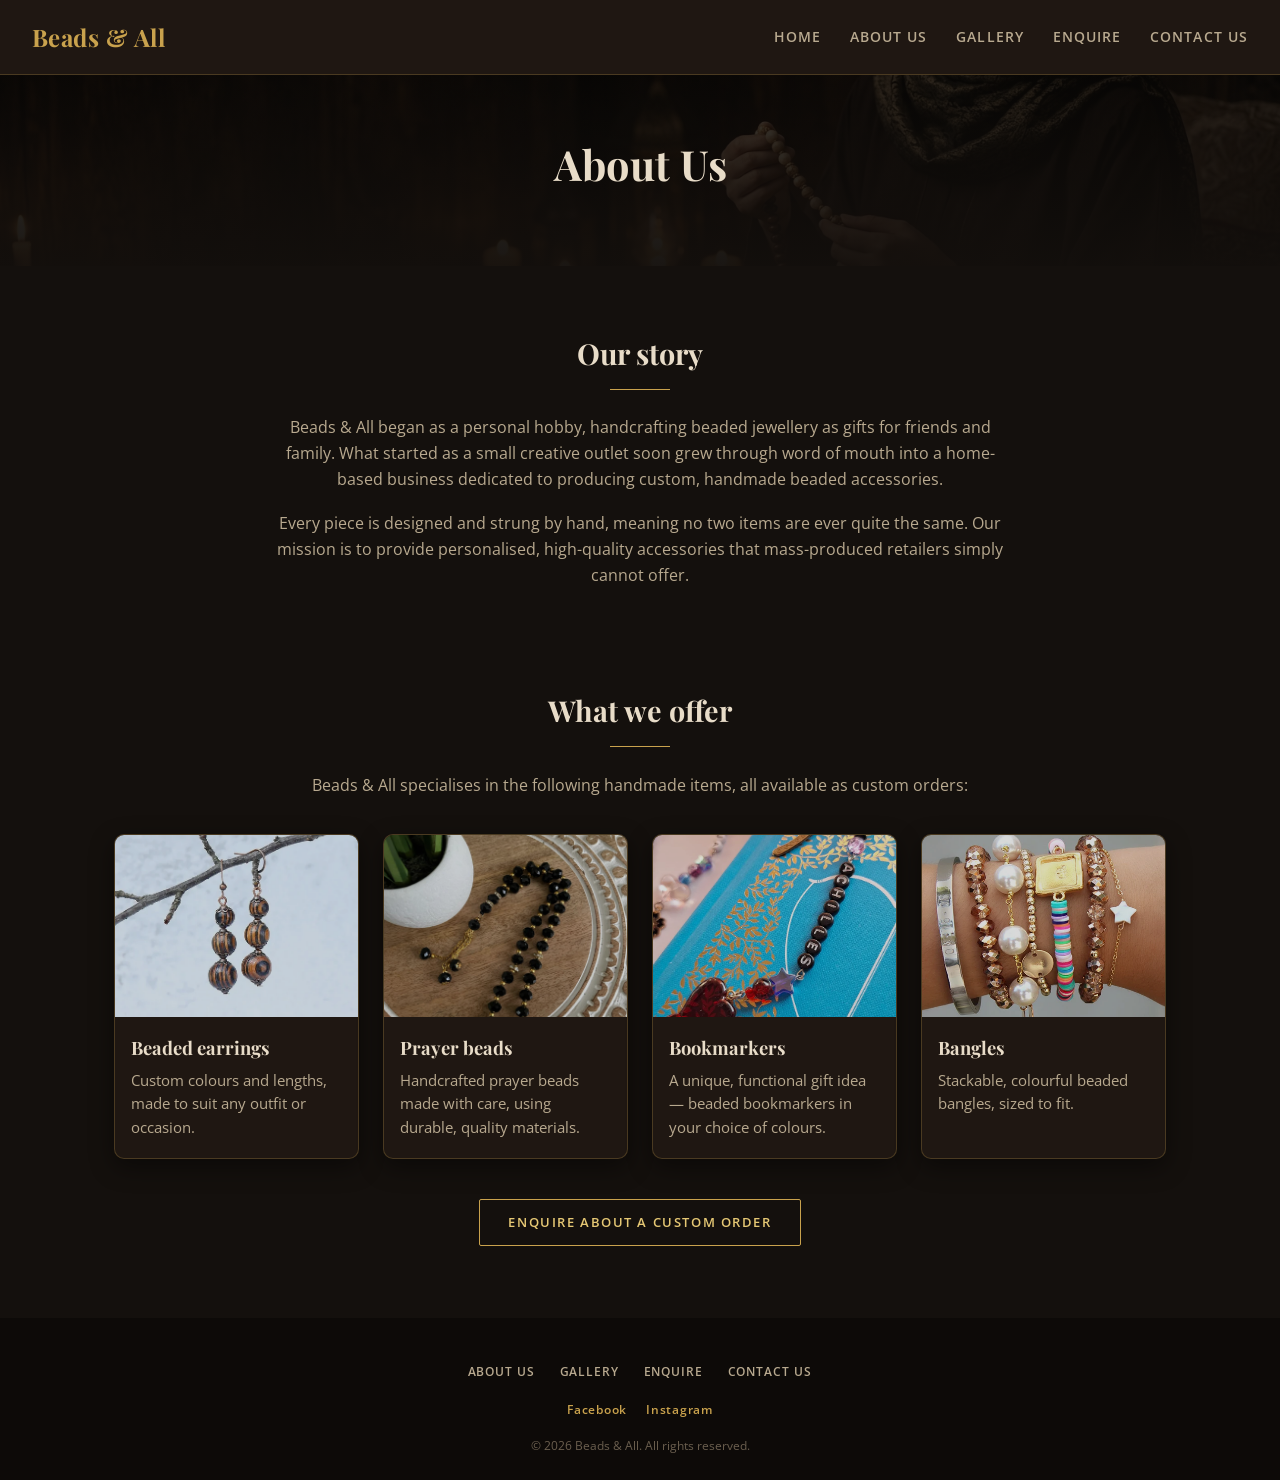
==== about.html @ 16fbb01a "initial commit" ====
<!DOCTYPE html>
<html lang="en">
<head>
    <meta charset="UTF-8">
    <meta name="viewport" content="width=device-width, initial-scale=1.0">
    <title>About Us & Our Services | Beads & All</title>
    <meta name="description" content="Learn about Beads & All's story and explore the range of handmade beaded jewellery we offer.">
    <link rel="stylesheet" href="css/style.css">
</head>
<body>

    <header>
        <div class="logo">
            <a href="index.html">Beads &amp; All</a>
        </div>
        <nav>
            <ul>
                <li><a href="index.html">Home</a></li>
                <li><a href="about.html">About Us</a></li>
                <li><a href="gallery.html">Gallery</a></li>
                <li><a href="enquiry.html">Enquire</a></li>
                <li><a href="contact.html">Contact Us</a></li>
            </ul>
        </nav>
    </header>

    <main>

        <!-- Page intro image + heading -->
        <section class="page-header">
            <img src="images/Gemini_Generated_Image_1e9t941e9t941e9t.jpeg" alt="The maker at a table surrounded by beads and thread">
            <h1>About Us</h1>
        </section>

        <!-- Company history -->
        <section class="company-history">
            <h2>Our story</h2>
            <p>Beads &amp; All began as a personal hobby, handcrafting beaded jewellery as gifts for friends and
                family. What started as a small creative outlet soon grew through word of mouth into a home-based
                business dedicated to producing custom, handmade beaded accessories.</p>
            <p>Every piece is designed and strung by hand, meaning no two items are ever quite the same. Our mission
                is to provide personalised, high-quality accessories that mass-produced retailers simply cannot
                offer.</p>
        </section>

        <!-- Services section: merged in here instead of a separate page -->
        <section class="services">
            <h2>What we offer</h2>
            <p>Beads &amp; All specialises in the following handmade items, all available as custom orders:</p>
            <div class="services-grid">
                <article>
                    <img src="images/25-P179.webp" alt="Pair of handmade beaded earrings">
                    <h3>Beaded earrings</h3>
                    <p>Custom colours and lengths, made to suit any outfit or occasion.</p>
                </article>
                <article>
                    <img src="images/black and gold prayer beads.png" alt="Handmade prayer beads">
                    <h3>Prayer beads</h3>
                    <p>Handcrafted prayer beads made with care, using durable, quality materials.</p>
                </article>
                <article>
                    <img src="images/beaded bookmarker.webp" alt="Beaded bookmarker">
                    <h3>Bookmarkers</h3>
                    <p>A unique, functional gift idea — beaded bookmarkers in your choice of colours.</p>
                </article>
                <article>
                    <img src="images/beaded bangles stacked.webp" alt="Stack of beaded bangles">
                    <h3>Bangles</h3>
                    <p>Stackable, colourful beaded bangles, sized to fit.</p>
                </article>
            </div>
            <a href="enquiry.html" class="btn">Enquire about a custom order</a>
        </section>

    </main>

    <footer>
        <nav class="footer-nav">
            <ul>
                <li><a href="about.html">About Us</a></li>
                <li><a href="gallery.html">Gallery</a></li>
                <li><a href="enquiry.html">Enquire</a></li>
                <li><a href="contact.html">Contact Us</a></li>
            </ul>
        </nav>
        <div class="social-links">
            <a href="#">Facebook</a>
            <a href="#">Instagram</a>
        </div>
        <p>&copy; 2026 Beads &amp; All. All rights reserved.</p>
    </footer>

</body>
</html>
---- css/style.css ----
/* ============================================
   style.css — Beads & All
   Theme: dark, moody, luxury
   Palette: deep espresso brown, beige, gold
   Headings: Playfair Display (serif)
   Body: Open Sans (sans-serif)
   ============================================ */

@import url('https://fonts.googleapis.com/css2?family=Playfair+Display:wght@600;700&family=Open+Sans:wght@400;600&display=swap');

:root{
    --bg:           #14100d;   /* near-black espresso */
    --bg-alt:       #1f1712;   /* card / section background */
    --bg-alt-2:     #291f18;   /* slightly lighter panel */
    --line:         rgba(201, 162, 77, 0.25);   /* thin gold hairline */

    --gold:         #c9a24d;
    --gold-bright:  #e6c874;
    --beige:        #e8dcc8;
    --beige-soft:   #b8a98f;

    --radius:       10px;
    --shadow:       0 8px 24px rgba(0, 0, 0, 0.45);
}

*{
    box-sizing: border-box;
}

body{
    margin: 0;
    background: var(--bg);
    color: var(--beige);
    font-family: 'Open Sans', Arial, sans-serif;
    line-height: 1.6;
}

h1, h2, h3{
    font-family: 'Playfair Display', Georgia, serif;
    color: var(--beige);
    margin: 0 0 .5em 0;
}

a{
    color: var(--gold);
    text-decoration: none;
}

img{
    max-width: 100%;
    height: auto;
    display: block;
}

/* ===== Header ===== */
header{
    background: var(--bg-alt);
    display: flex;
    align-items: center;
    justify-content: space-between;
    padding: 1.1rem 2rem;
    border-bottom: 1px solid var(--line);
    position: sticky;
    top: 0;
    z-index: 10;
}

.logo a{
    font-family: 'Playfair Display', serif;
    font-size: 1.5rem;
    font-weight: 700;
    color: var(--gold);
    letter-spacing: .02em;
}

header nav ul{
    list-style: none;
    display: flex;
    gap: 1.8rem;
    margin: 0;
    padding: 0;
}

header nav a{
    color: var(--beige-soft);
    font-weight: 600;
    font-size: .85rem;
    letter-spacing: .08em;
    text-transform: uppercase;
    transition: color .2s ease;
}

header nav a:hover,
header nav a:focus{
    color: var(--gold-bright);
}

/* ===== Hero ===== */
.hero{
    position: relative;
    display: grid;
    place-items: center;
    text-align: center;
    min-height: 62vh;
    padding: 3rem 1.5rem;
    overflow: hidden;
}

.hero img{
    position: absolute;
    inset: 0;
    width: 100%;
    height: 100%;
    object-fit: cover;
    filter: brightness(0.35) sepia(0.15);
}

.hero::after{
    content: "";
    position: absolute;
    inset: 0;
    background: linear-gradient(180deg, rgba(20,16,13,0.25) 0%, rgba(20,16,13,0.85) 100%);
}

.hero-text{
    position: relative;
    z-index: 1;
    color: var(--beige);
    max-width: 640px;
}

.hero-text h1{
    color: var(--beige);
    font-size: clamp(1.9rem, 4vw, 3.1rem);
    margin-bottom: .6rem;
}

.hero-text p{
    font-size: 1.1rem;
    margin-bottom: 1.8rem;
    color: var(--beige-soft);
}

/* ===== Buttons — outlined gold, fills on hover (luxury feel) ===== */
.btn{
    display: inline-block;
    background: transparent;
    color: var(--gold-bright);
    border: 1px solid var(--gold);
    padding: .75rem 1.8rem;
    border-radius: 2px;
    font-weight: 600;
    font-size: .82rem;
    letter-spacing: .12em;
    text-transform: uppercase;
    transition: background .25s ease, color .25s ease, transform .15s ease;
}

.btn:hover,
.btn:focus{
    background: var(--gold);
    color: var(--bg);
    transform: translateY(-1px);
}

.btn:active{
    transform: translateY(0);
}

/* ===== Featured work ===== */
.featured-work{
    max-width: 1100px;
    margin: 0 auto;
    padding: 4.5rem 1.5rem 3rem 1.5rem;
    text-align: center;
}

.featured-work h2{
    font-size: 1.9rem;
    margin-bottom: 2.2rem;
    position: relative;
}

.featured-work h2::after{
    content: "";
    display: block;
    width: 60px;
    height: 1px;
    background: var(--gold);
    margin: .8rem auto 0 auto;
}

.work-grid{
    display: grid;
    grid-template-columns: repeat(auto-fit, minmax(220px, 1fr));
    gap: 1.5rem;
}

.work-grid figure{
    margin: 0;
    background: var(--bg-alt);
    border: 1px solid var(--line);
    border-radius: var(--radius);
    overflow: hidden;
    box-shadow: var(--shadow);
    transition: transform .25s ease, border-color .25s ease;
}

.work-grid figure:hover{
    transform: translateY(-4px);
    border-color: var(--gold);
}

.work-grid img{
    aspect-ratio: 4 / 3;
    object-fit: cover;
    filter: brightness(0.85);
}

.work-grid figcaption{
    padding: .9rem;
    font-weight: 600;
    letter-spacing: .04em;
    color: var(--beige-soft);
}

/* ===== About snippet ===== */
.about-snippet{
    background: var(--bg-alt);
    text-align: center;
    padding: 3.5rem 1.5rem;
    margin: 2rem auto 0 auto;
    max-width: 700px;
    border: 1px solid var(--line);
    border-radius: var(--radius);
}

.about-snippet h2{
    font-size: 1.7rem;
}

.about-snippet p{
    color: var(--beige-soft);
}

.about-snippet a{
    font-weight: 600;
    letter-spacing: .04em;
    color: var(--gold-bright);
}

/* ===== Call to action ===== */
.cta{
    text-align: center;
    padding: 4.5rem 1.5rem;
    background: var(--bg-alt-2);
    border-top: 1px solid var(--line);
    border-bottom: 1px solid var(--line);
    margin-top: 3rem;
}

.cta h2{
    color: var(--gold-bright);
    font-size: 1.9rem;
}

.cta p{
    margin-bottom: 1.8rem;
    color: var(--beige-soft);
}

/* ===== Footer ===== */
footer{
    background: #0d0a08;
    color: var(--beige-soft);
    padding: 2.5rem 2rem 1.5rem 2rem;
    text-align: center;
}

.footer-nav ul{
    list-style: none;
    display: flex;
    justify-content: center;
    flex-wrap: wrap;
    gap: 1.5rem;
    margin: 0 0 1rem 0;
    padding: 0;
}

.footer-nav a{
    color: var(--beige-soft);
    font-weight: 600;
    font-size: .78rem;
    letter-spacing: .08em;
    text-transform: uppercase;
}

.footer-nav a:hover,
.footer-nav a:focus{
    color: var(--gold-bright);
}

.social-links{
    display: flex;
    justify-content: center;
    gap: 1.2rem;
    margin-bottom: 1rem;
}

.social-links a{
    color: var(--gold);
    font-weight: 600;
    font-size: .78rem;
    letter-spacing: .06em;
}

.social-links a:hover,
.social-links a:focus{
    color: var(--gold-bright);
}

footer p{
    font-size: .78rem;
    color: #6b5f4f;
    margin: 0;
}

/* ===== Page header (used on About, Gallery, Enquiry, Contact) ===== */
.page-header{
    position: relative;
    text-align: center;
    padding: 3.5rem 1.5rem 3rem 1.5rem;
    overflow: hidden;
}

.page-header img{
    position: absolute;
    inset: 0;
    width: 100%;
    height: 100%;
    object-fit: cover;
    filter: brightness(0.3) sepia(0.15);
    z-index: -2;
}

.page-header::after{
    content: "";
    position: absolute;
    inset: 0;
    background: linear-gradient(180deg, rgba(20,16,13,0.35) 0%, rgba(20,16,13,0.9) 100%);
    z-index: -1;
}

.page-header h1{
    color: var(--beige);
    font-size: clamp(1.8rem, 3.5vw, 2.6rem);
    position: relative;
}

.page-header p{
    color: var(--beige-soft);
    position: relative;
    max-width: 500px;
    margin: 0 auto;
}

/* ===== Company history (About Us) ===== */
.company-history{
    max-width: 800px;
    margin: 0 auto;
    padding: 4rem 1.5rem;
    text-align: center;
}

.company-history h2{
    font-size: 1.8rem;
    position: relative;
}

.company-history h2::after{
    content: "";
    display: block;
    width: 60px;
    height: 1px;
    background: var(--gold);
    margin: .8rem auto 1.6rem auto;
}

.company-history p{
    color: var(--beige-soft);
    margin-bottom: 1.2rem;
}

/* ===== Services (merged into About Us page) ===== */
.services{
    max-width: 1100px;
    margin: 0 auto;
    padding: 1rem 1.5rem 4.5rem 1.5rem;
    text-align: center;
}

.services h2{
    font-size: 1.8rem;
    position: relative;
}

.services h2::after{
    content: "";
    display: block;
    width: 60px;
    height: 1px;
    background: var(--gold);
    margin: .8rem auto 1.6rem auto;
}

.services > p{
    color: var(--beige-soft);
    margin-bottom: 2.2rem;
}

.services-grid{
    display: grid;
    grid-template-columns: repeat(auto-fit, minmax(220px, 1fr));
    gap: 1.5rem;
    margin-bottom: 2.5rem;
}

.services-grid article{
    background: var(--bg-alt);
    border: 1px solid var(--line);
    border-radius: var(--radius);
    overflow: hidden;
    text-align: left;
    box-shadow: var(--shadow);
    transition: transform .25s ease, border-color .25s ease;
}

.services-grid article:hover,
.services-grid article:focus-within{
    transform: translateY(-4px);
    border-color: var(--gold);
}

.services-grid img{
    aspect-ratio: 4 / 3;
    object-fit: cover;
    filter: brightness(0.85);
}

.services-grid h3{
    font-size: 1.15rem;
    padding: 1rem 1rem 0 1rem;
    margin-bottom: .4rem;
}

.services-grid p{
    padding: 0 1rem 1.2rem 1rem;
    color: var(--beige-soft);
    font-size: .92rem;
    margin: 0;
}

/* ===== Gallery grid ===== */
.gallery-grid{
    max-width: 1100px;
    margin: 0 auto;
    padding: 3rem 1.5rem 4.5rem 1.5rem;
    display: grid;
    grid-template-columns: repeat(4, 1fr);
    gap: 1.2rem;
}

.gallery-grid figure{
    margin: 0;
    border: 1px solid var(--line);
    border-radius: var(--radius);
    overflow: hidden;
    background: var(--bg-alt);
    box-shadow: var(--shadow);
    transition: transform .25s ease, border-color .25s ease;
}

.gallery-grid figure:hover,
.gallery-grid figure:focus-within{
    transform: translateY(-4px) scale(1.02);
    border-color: var(--gold);
}

.gallery-grid img{
    aspect-ratio: 1 / 1;
    object-fit: cover;
    filter: brightness(0.85);
    transition: filter .25s ease;
}

.gallery-grid figure:hover img,
.gallery-grid figure:focus-within img{
    filter: brightness(1);
}

/* ===== Enquiry / Contact forms ===== */
.enquiry-form,
.contact-form{
    max-width: 640px;
    margin: 0 auto;
    padding: 1rem 1.5rem 4.5rem 1.5rem;
}

.contact-form h2{
    text-align: center;
    font-size: 1.7rem;
    position: relative;
    margin-bottom: 1.8rem;
}

.contact-form h2::after{
    content: "";
    display: block;
    width: 60px;
    height: 1px;
    background: var(--gold);
    margin: .8rem auto 0 auto;
}

.form-group{
    margin-bottom: 1.4rem;
}

.form-group label{
    display: block;
    margin-bottom: .4rem;
    font-weight: 600;
    font-size: .85rem;
    letter-spacing: .04em;
    text-transform: uppercase;
    color: var(--beige-soft);
}

.form-group input,
.form-group select,
.form-group textarea{
    width: 100%;
    background: var(--bg-alt);
    border: 1px solid var(--line);
    border-radius: 4px;
    padding: .75rem .9rem;
    font-family: 'Open Sans', Arial, sans-serif;
    font-size: .95rem;
    color: var(--beige);
    transition: border-color .2s ease, background .2s ease;
}

.form-group textarea{
    resize: vertical;
    min-height: 130px;
}

.form-group input::placeholder,
.form-group textarea::placeholder{
    color: var(--beige-soft);
    opacity: .6;
}

.form-group input:hover,
.form-group select:hover,
.form-group textarea:hover{
    border-color: var(--beige-soft);
}

.form-group input:focus,
.form-group select:focus,
.form-group textarea:focus{
    outline: none;
    border-color: var(--gold);
    background: var(--bg-alt-2);
}

.form-group select{
    appearance: none;
    background-image: linear-gradient(45deg, transparent 50%, var(--gold) 50%),
                       linear-gradient(135deg, var(--gold) 50%, transparent 50%);
    background-position: calc(100% - 20px) center, calc(100% - 15px) center;
    background-size: 5px 5px, 5px 5px;
    background-repeat: no-repeat;
}

.enquiry-form button[type="submit"],
.contact-form button[type="submit"]{
    display: block;
    width: 100%;
    background: transparent;
    color: var(--gold-bright);
    border: 1px solid var(--gold);
    padding: .85rem 1.8rem;
    border-radius: 2px;
    font-weight: 600;
    font-size: .85rem;
    letter-spacing: .12em;
    text-transform: uppercase;
    cursor: pointer;
    transition: background .25s ease, color .25s ease, transform .15s ease;
}

.enquiry-form button[type="submit"]:hover,
.enquiry-form button[type="submit"]:focus,
.contact-form button[type="submit"]:hover,
.contact-form button[type="submit"]:focus{
    background: var(--gold);
    color: var(--bg);
    transform: translateY(-1px);
}

.enquiry-form button[type="submit"]:active,
.contact-form button[type="submit"]:active{
    transform: translateY(0);
}

/* ===== Contact page: map + contact details ===== */
.contact-info{
    max-width: 1100px;
    margin: 0 auto;
    padding: 3.5rem 1.5rem 2rem 1.5rem;
    display: grid;
    grid-template-columns: 1.3fr 1fr;
    gap: 1.8rem;
    align-items: stretch;
}

.map{
    border: 1px solid var(--line);
    border-radius: var(--radius);
    overflow: hidden;
    box-shadow: var(--shadow);
}

.map iframe{
    width: 100%;
    height: 100%;
    min-height: 320px;
    border: 0;
    filter: grayscale(0.4) invert(0.92) contrast(0.9);
}

.contact-details{
    background: var(--bg-alt);
    border: 1px solid var(--line);
    border-radius: var(--radius);
    padding: 2rem 1.8rem;
}

.contact-details h2{
    font-size: 1.4rem;
    margin-bottom: 1.2rem;
    position: relative;
}

.contact-details h2::after{
    content: "";
    display: block;
    width: 44px;
    height: 1px;
    background: var(--gold);
    margin-top: .8rem;
}

.contact-details p{
    color: var(--beige-soft);
    margin: 0 0 .9rem 0;
    font-size: .95rem;
}

.contact-details p strong{
    color: var(--gold);
    font-weight: 600;
    display: inline-block;
    min-width: 90px;
}

/* ============================================
   Responsive Design
   Breakpoints: tablet ≤ 900px, mobile ≤ 600px
   ============================================ */

/* ----- Tablet ----- */
@media (max-width: 900px){
    .featured-work,
    .about-snippet,
    .company-history,
    .services{
        padding-left: 1.2rem;
        padding-right: 1.2rem;
    }

    .work-grid,
    .services-grid{
        grid-template-columns: repeat(auto-fit, minmax(45%, 1fr));
    }

    .gallery-grid{
        grid-template-columns: repeat(3, 1fr);
    }

    .contact-info{
        grid-template-columns: 1fr;
    }
}

/* ----- Mobile ----- */
@media (max-width: 600px){
    header{
        flex-direction: column;
        gap: .8rem;
        padding: 1rem;
    }

    header nav ul{
        gap: 1rem;
        flex-wrap: wrap;
        justify-content: center;
    }

    .hero{
        min-height: 52vh;
        padding: 2rem 1rem;
    }

    .hero-text h1{
        font-size: 1.6rem;
    }

    .hero-text p{
        font-size: 1rem;
    }

    .work-grid,
    .services-grid{
        grid-template-columns: 1fr;
    }

    .about-snippet,
    .cta{
        padding: 2.5rem 1.2rem;
    }

    .page-header{
        padding: 2.5rem 1rem 2rem 1rem;
    }

    .company-history,
    .services{
        padding-top: 2.5rem;
        padding-bottom: 2.5rem;
    }

    .gallery-grid{
        grid-template-columns: repeat(2, 1fr);
        gap: .8rem;
        padding: 2rem 1rem 3rem 1rem;
    }

    .enquiry-form,
    .contact-form{
        padding: 1rem 1rem 3rem 1rem;
    }

    .contact-info{
        padding: 2rem 1rem 1rem 1rem;
        gap: 1.2rem;
    }

    .contact-details{
        padding: 1.5rem 1.2rem;
    }

    .map iframe{
        min-height: 220px;
    }

    .btn{
        width: 100%;
        text-align: center;
    }
}
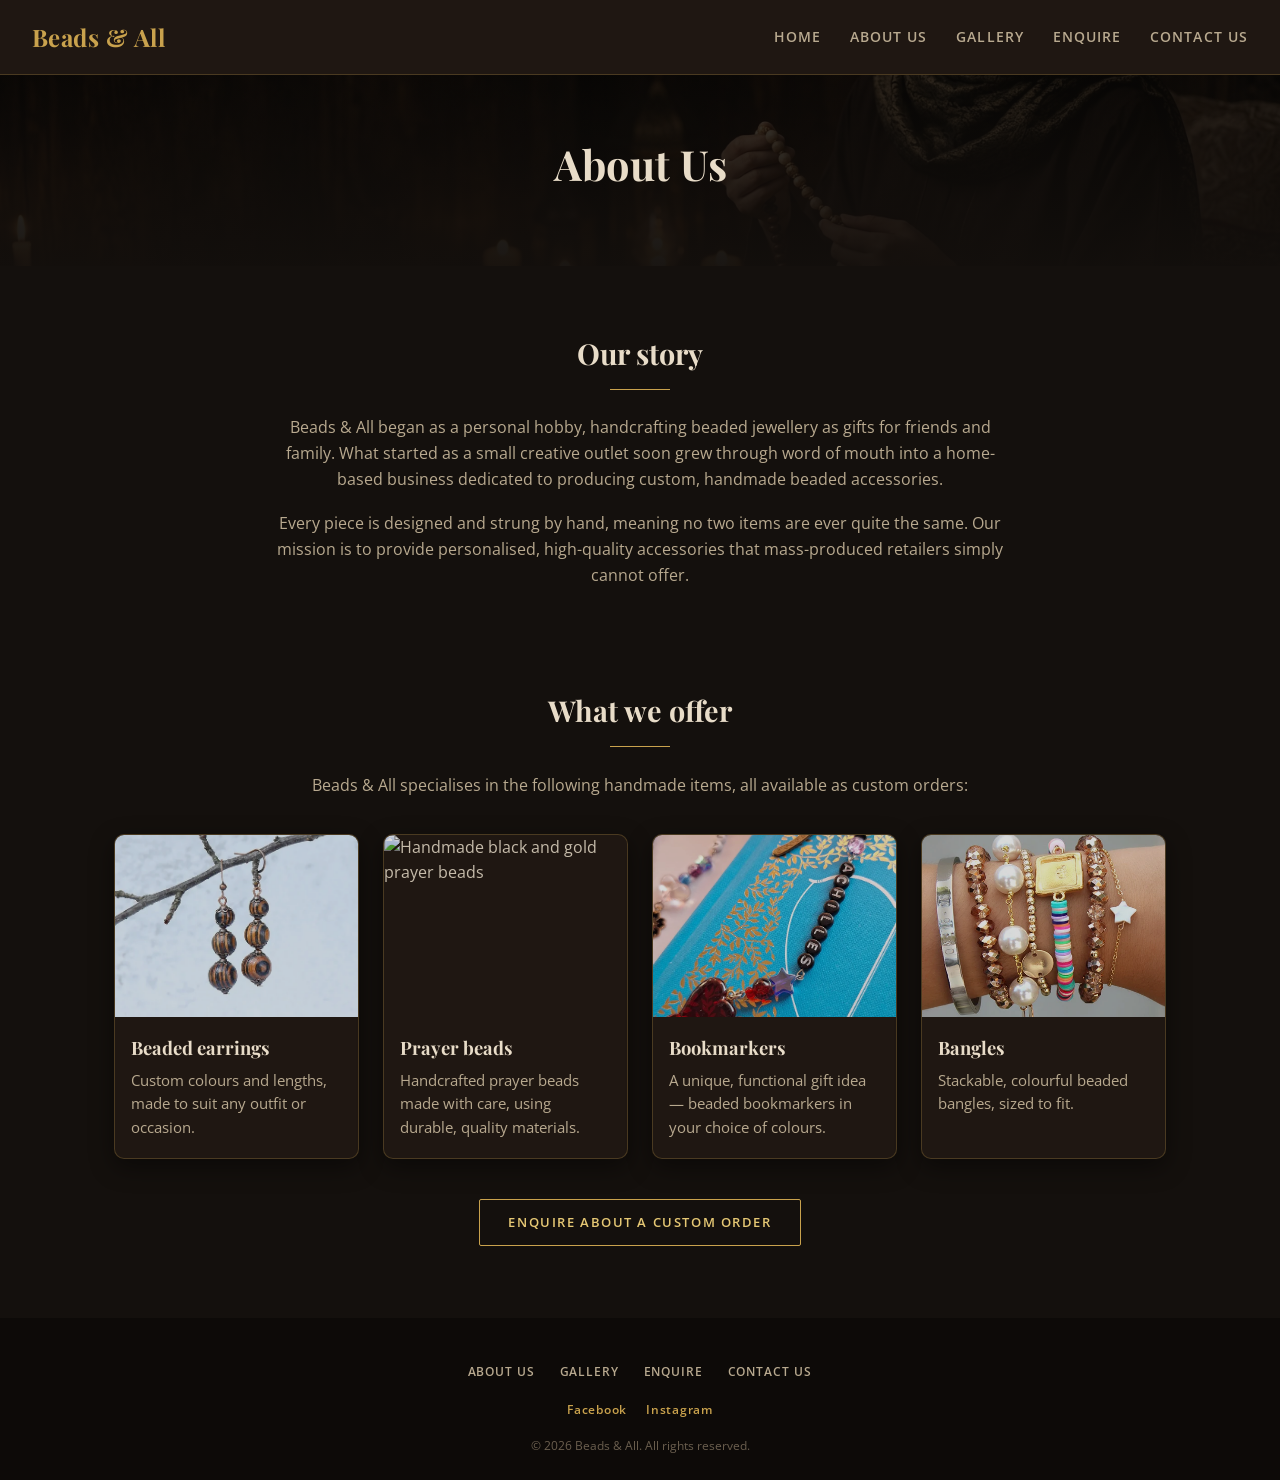
==== commit 763e2036: "Updated about page SEO, renamed images and added lazy loading." ====
--- a/about.html
+++ b/about.html
@@ -3,8 +3,9 @@
 <head>
     <meta charset="UTF-8">
     <meta name="viewport" content="width=device-width, initial-scale=1.0">
-    <title>About Us & Our Services | Beads & All</title>
-    <meta name="description" content="Learn about Beads & All's story and explore the range of handmade beaded jewellery we offer.">
+    <title>Custom Beaded Earrings, Prayer Beads &amp; Bangles | Beads &amp; All</title>
+    <meta name="description" content="Meet Beads &amp; All and discover our handmade beaded earrings, prayer beads, bookmarkers and bangles — custom made in Strand, Western Cape.">
+    <link rel="canonical" href="https://www.beadsandall.co.za/about.html">
     <link rel="stylesheet" href="css/style.css">
 </head>
 <body>
@@ -28,7 +29,7 @@
 
         <!-- Page intro image + heading -->
         <section class="page-header">
-            <img src="images/Gemini_Generated_Image_1e9t941e9t941e9t.jpeg" alt="The maker at a table surrounded by beads and thread">
+            <img src="images/woman-with-prayer-beads-hero.jpeg" alt="The maker at a table surrounded by beads and thread">
             <h1>About Us</h1>
         </section>
 
@@ -49,22 +50,22 @@
             <p>Beads &amp; All specialises in the following handmade items, all available as custom orders:</p>
             <div class="services-grid">
                 <article>
-                    <img src="images/25-P179.webp" alt="Pair of handmade beaded earrings">
+                    <img src="images/beaded-earrings.webp" loading="lazy" alt="Pair of handmade beaded earrings">
                     <h3>Beaded earrings</h3>
                     <p>Custom colours and lengths, made to suit any outfit or occasion.</p>
                 </article>
                 <article>
-                    <img src="images/black and gold prayer beads.png" alt="Handmade prayer beads">
+                    <img src="images/black-gold-prayer-beads.png" loading="lazy" alt="Handmade black and gold prayer beads">
                     <h3>Prayer beads</h3>
                     <p>Handcrafted prayer beads made with care, using durable, quality materials.</p>
                 </article>
                 <article>
-                    <img src="images/beaded bookmarker.webp" alt="Beaded bookmarker">
+                    <img src="images/beaded-bookmarker.webp" loading="lazy" alt="Handmade beaded bookmarker">
                     <h3>Bookmarkers</h3>
                     <p>A unique, functional gift idea — beaded bookmarkers in your choice of colours.</p>
                 </article>
                 <article>
-                    <img src="images/beaded bangles stacked.webp" alt="Stack of beaded bangles">
+                    <img src="images/beaded-bangles-stacked.webp" loading="lazy" alt="Stack of handmade beaded bangles">
                     <h3>Bangles</h3>
                     <p>Stackable, colourful beaded bangles, sized to fit.</p>
                 </article>
@@ -90,5 +91,6 @@
         <p>&copy; 2026 Beads &amp; All. All rights reserved.</p>
     </footer>
 
+    <script src="js/main.js" defer></script>
 </body>
-</html>
+</html>
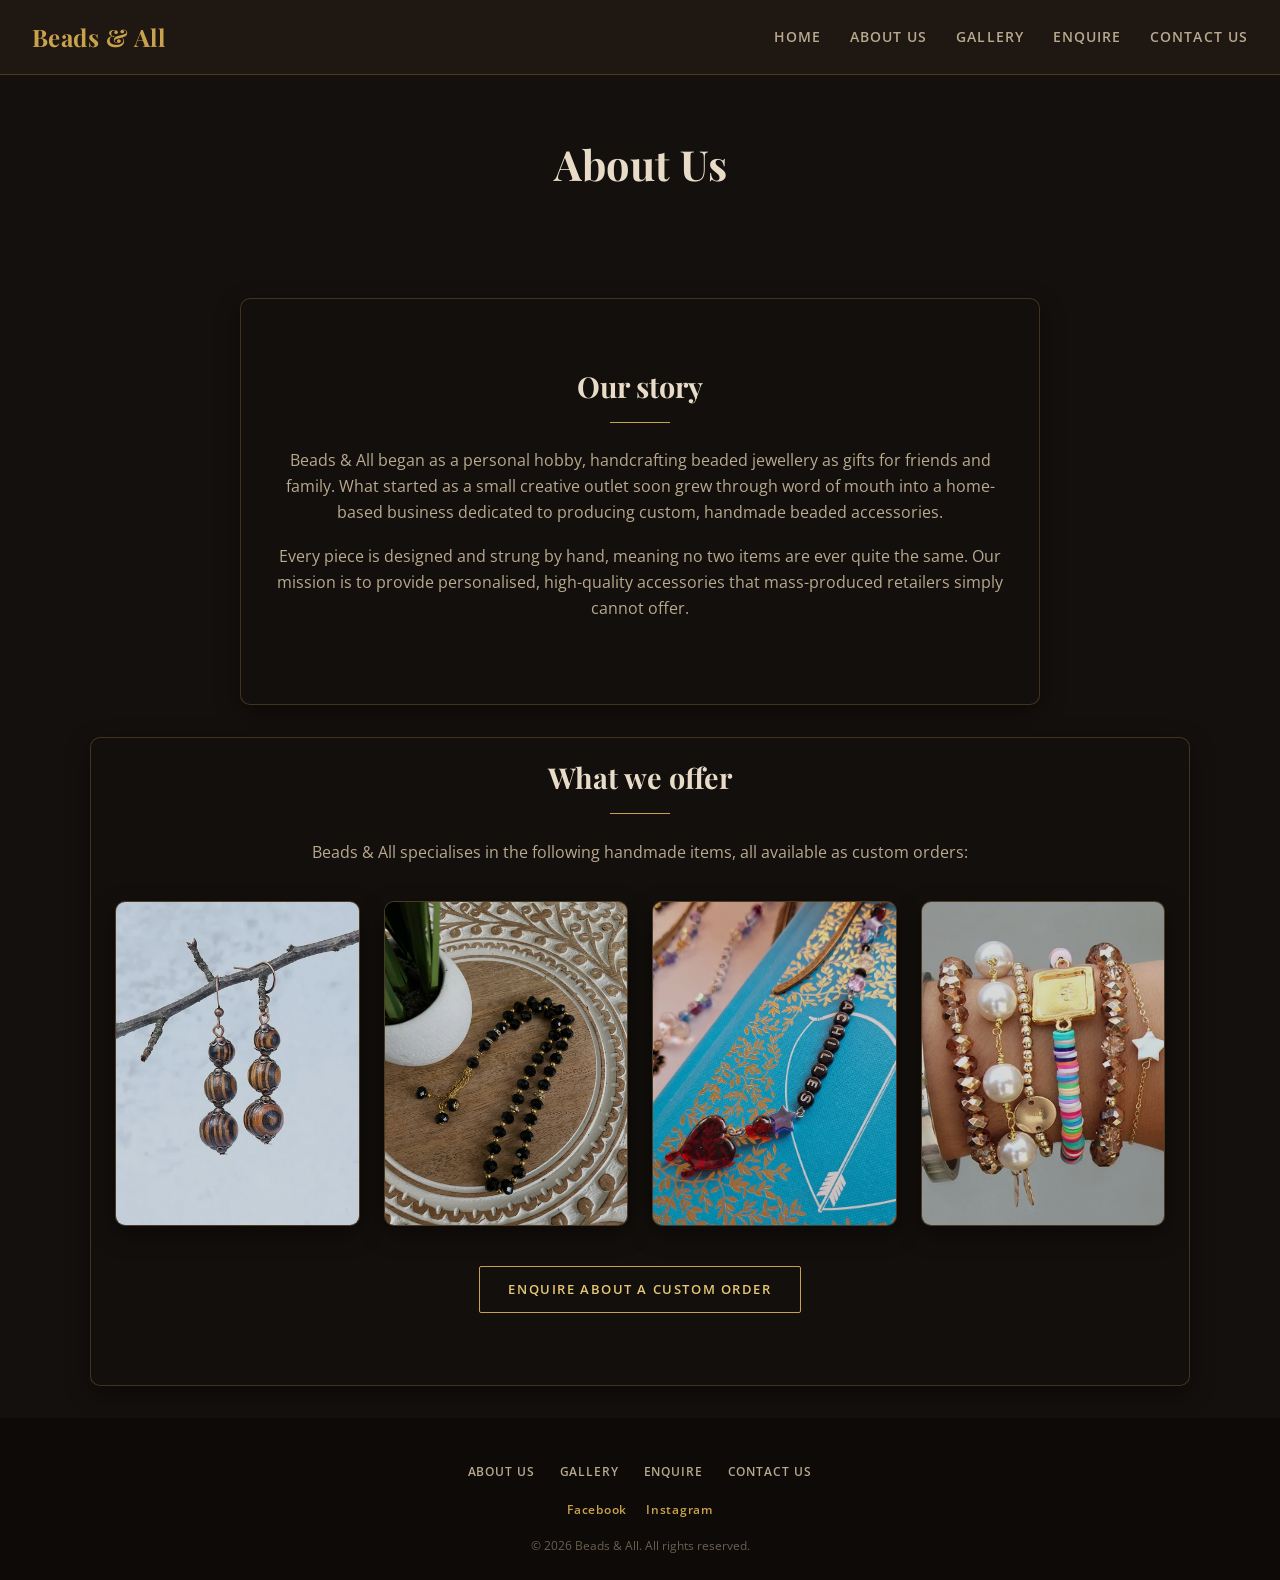
==== commit 8499cbda: "Made hero image the entire background to bring more unity to the pages" ====
--- a/about.html
+++ b/about.html
@@ -5,10 +5,10 @@
     <meta name="viewport" content="width=device-width, initial-scale=1.0">
     <title>Custom Beaded Earrings, Prayer Beads &amp; Bangles | Beads &amp; All</title>
     <meta name="description" content="Meet Beads &amp; All and discover our handmade beaded earrings, prayer beads, bookmarkers and bangles — custom made in Strand, Western Cape.">
-    <link rel="canonical" href="https://www.beadsandall.co.za/about.html">
+    <link rel="canonical" href="https://shamr0ck3rdotcom.github.io/beads_and_all_website/about.html">
     <link rel="stylesheet" href="css/style.css">
 </head>
-<body>
+<body class="bg-page">
 
     <header>
         <div class="logo">
@@ -29,7 +29,7 @@
 
         <!-- Page intro image + heading -->
         <section class="page-header">
-            <img src="images/woman-with-prayer-beads-hero.jpeg" alt="The maker at a table surrounded by beads and thread">
+            <img src="images/creating-a-string-of-pearls-for-a-stopwatch.jpeg" alt="A woman sitting with handmade string for a stopwatch, creating a beaded accessory">
             <h1>About Us</h1>
         </section>
 
--- a/css/style.css
+++ b/css/style.css
@@ -48,7 +48,7 @@
 
 img{
     max-width: 100%;
-    height: auto;
+    height: 100%;
     display: block;
 }
 
@@ -63,6 +63,7 @@
     position: sticky;
     top: 0;
     z-index: 10;
+    transition: background .3s ease, border-color .3s ease;
 }
 
 .logo a{
@@ -141,7 +142,7 @@
     color: var(--beige-soft);
 }
 
-/* ===== Buttons — outlined gold, fills on hover (luxury feel) ===== */
+/* ===== Buttons — outlined gold, fills on hover ===== */
 .btn{
     display: inline-block;
     background: transparent;
@@ -633,14 +634,6 @@
     box-shadow: var(--shadow);
 }
 
-.map iframe{
-    width: 100%;
-    height: 100%;
-    min-height: 320px;
-    border: 0;
-    filter: grayscale(0.4) invert(0.92) contrast(0.9);
-}
-
 .contact-details{
     background: var(--bg-alt);
     border: 1px solid var(--line);
@@ -772,12 +765,347 @@
         padding: 1.5rem 1.2rem;
     }
 
-    .map iframe{
-        min-height: 220px;
-    }
-
     .btn{
         width: 100%;
         text-align: center;
     }
-}
+    
+}
+
+.error-message {
+    display: block;
+    color: #e57373;
+    font-size: 0.85rem;
+    margin-top: 0.3rem;
+    min-height: 1em;
+}
+
+.form-group input.invalid,
+.form-group select.invalid,
+.form-group textarea.invalid {
+    border-color: #e57373;
+}
+
+.enquiry-response {
+    margin-top: 2rem;
+    padding: 1.5rem;
+    border: 1px solid var(--gold);
+    border-radius: 6px;
+    background: var(--bg-alt-2);
+    color: var(--beige);
+}
+
+.enquiry-response:empty {
+    display: none;
+}
+
+#map {
+    width: 100%;
+    height: 350px;
+    border-radius: 6px;
+}
+
+.gallery-img { cursor: pointer; }
+
+.lightbox {
+    display: none;
+    position: fixed;
+    inset: 0;
+    z-index: 1000;
+    background: rgba(10, 7, 5, 0.94);
+    align-items: center;
+    justify-content: center;
+    flex-direction: column;
+    padding: 1.5rem;
+}
+
+.lightbox.active { display: flex; }
+
+.lightbox img {
+    max-width: 90vw;
+    max-height: 75vh;
+    border: 1px solid var(--gold);
+    border-radius: 6px;
+}
+
+.lightbox-caption {
+    color: var(--beige);
+    margin-top: 1rem;
+    text-align: center;
+}
+
+.lightbox button {
+    position: absolute;
+    background: none;
+    border: none;
+    color: var(--gold-bright);
+    cursor: pointer;
+    font-size: 2.5rem;
+    padding: 0.5rem 1rem;
+}
+
+.lightbox button:hover,
+.lightbox button:focus { color: var(--beige); }
+
+.lightbox-close { top: 1rem; right: 1.5rem; }
+.lightbox-prev  { left: 1rem; top: 50%; transform: translateY(-50%); }
+.lightbox-next  { right: 1rem; top: 50%; transform: translateY(-50%); }
+
+[hidden] { display: none !important; }
+
+.gallery-controls {
+    max-width: 1100px;
+    margin: 0 auto;
+    padding: 2.5rem 1.5rem 0 1.5rem;
+    text-align: center;
+}
+
+.gallery-controls input[type="search"] {
+    width: 100%;
+    max-width: 420px;
+    background: var(--bg-alt);
+    border: 1px solid var(--line);
+    border-radius: 4px;
+    padding: .75rem .9rem;
+    font-family: 'Open Sans', Arial, sans-serif;
+    font-size: .95rem;
+    color: var(--beige);
+}
+
+.gallery-controls input[type="search"]:focus {
+    outline: none;
+    border-color: var(--gold);
+}
+
+.filter-buttons {
+    display: flex;
+    flex-wrap: wrap;
+    justify-content: center;
+    gap: .6rem;
+    margin-top: 1.2rem;
+}
+
+.filter-btn {
+    background: transparent;
+    color: var(--beige-soft);
+    border: 1px solid var(--line);
+    border-radius: 2px;
+    padding: .5rem 1.1rem;
+    font-weight: 600;
+    font-size: .78rem;
+    letter-spacing: .1em;
+    text-transform: uppercase;
+    cursor: pointer;
+    transition: background .2s ease, color .2s ease, border-color .2s ease;
+}
+
+.filter-btn:hover,
+.filter-btn:focus {
+    border-color: var(--gold);
+    color: var(--gold-bright);
+}
+
+.filter-btn.active {
+    background: var(--gold);
+    border-color: var(--gold);
+    color: var(--bg);
+}
+
+#noResults {
+    color: var(--beige-soft);
+    margin-top: 1.5rem;
+}
+
+.faq {
+    max-width: 640px;
+    margin: 0 auto;
+    padding: 1rem 1.5rem 4.5rem 1.5rem;
+}
+
+.faq > h2 {
+    text-align: center;
+    font-size: 1.7rem;
+    margin-bottom: 1.8rem;
+}
+
+.accordion-item {
+    border: 1px solid var(--line);
+    border-radius: var(--radius);
+    background: var(--bg-alt);
+    margin-bottom: .8rem;
+    overflow: hidden;
+}
+
+.accordion-item h3 {
+    margin: 0;
+    font-size: 1rem;
+}
+
+.accordion-header {
+    width: 100%;
+    background: none;
+    border: none;
+    color: var(--beige);
+    font-family: 'Open Sans', Arial, sans-serif;
+    font-size: 1rem;
+    font-weight: 600;
+    text-align: left;
+    padding: 1rem 3rem 1rem 1.2rem;
+    cursor: pointer;
+    position: relative;
+    transition: color .2s ease, background .2s ease;
+}
+
+.accordion-header:hover,
+.accordion-header:focus {
+    color: var(--gold-bright);
+    background: var(--bg-alt-2);
+}
+
+/* the + / - icon */
+.accordion-header::after {
+    content: "+";
+    position: absolute;
+    right: 1.2rem;
+    top: 50%;
+    transform: translateY(-50%);
+    color: var(--gold);
+    font-size: 1.4rem;
+}
+
+.accordion-header[aria-expanded="true"]::after {
+    content: "\2212";
+}
+
+.accordion-panel {
+    max-height: 0;
+    overflow: hidden;
+    transition: max-height .35s ease;
+}
+
+.accordion-panel p {
+    margin: 0;
+    padding: 0 1.2rem 1.2rem 1.2rem;
+    color: var(--beige-soft);
+}
+
+/* ===== Animations ===== */
+
+/* Hero text fades up when the page loads (pure CSS) */
+@keyframes fadeUp {
+    from { opacity: 0; transform: translateY(24px); }
+    to   { opacity: 1; transform: translateY(0); }
+}
+
+.hero-text {
+    animation: fadeUp 1s ease both;
+}
+
+/* Scroll reveal: JavaScript adds these classes */
+body .reveal {
+    opacity: 0;
+    transform: translateY(28px);
+    transition: opacity .7s ease, transform .7s ease;
+}
+
+body .reveal.visible {
+    opacity: 1;
+    transform: translateY(0);
+}
+
+/* Respect visitors who turn animations off */
+@media (prefers-reduced-motion: reduce) {
+    .hero-text { animation: none; }
+    body .reveal { opacity: 1; transform: none; transition: none; }
+}
+
+/* ===== Full-page background images (all pages) ===== */
+
+/* Subpage banners: About, Gallery, Enquiry, Contact */
+body.bg-page .page-header img {
+    position: fixed;
+    inset: 0;
+    width: 100%;
+    height: 100vh;
+    object-fit: cover;
+    filter: brightness(0.28) sepia(0.15);
+    z-index: -2;
+}
+
+body.bg-page .page-header::after {
+    display: none;
+}
+
+/* Homepage hero: the image becomes the page background too */
+body.bg-page .hero img {
+    position: fixed;
+    inset: 0;
+    width: 100%;
+    height: 100vh;
+    object-fit: cover;
+    filter: brightness(0.3) sepia(0.15);
+    z-index: -2;
+}
+
+body.bg-page .hero::after {
+    display: none;
+}
+
+/* Dark panels so content stays readable over the photo */
+body.bg-page .featured-work,
+body.bg-page .company-history,
+body.bg-page .services,
+body.bg-page .gallery-controls,
+body.bg-page .gallery-grid,
+body.bg-page .enquiry-form,
+body.bg-page .contact-form,
+body.bg-page .faq {
+    background: rgba(20, 16, 13, 0.78);
+    border: 1px solid var(--line);
+    border-radius: var(--radius);
+    box-shadow: var(--shadow);
+    margin-block: 2rem;
+}
+
+/* The controls and grid are separate panels, so join them visually */
+body.bg-page .gallery-controls {
+    margin-bottom: 0;
+    border-bottom: none;
+    border-radius: var(--radius) var(--radius) 0 0;
+    padding-bottom: 1.5rem;
+}
+
+body.bg-page .gallery-grid {
+    margin-top: 0;
+    border-top: none;
+    border-radius: 0 0 var(--radius) var(--radius);
+}
+
+/* Spacing for the form panels */
+body.bg-page .enquiry-form,
+body.bg-page .contact-form,
+body.bg-page .faq {
+    padding: 2rem 1.5rem;
+}
+
+@media (max-width: 1160px) {
+    body.bg-page .featured-work,
+    body.bg-page .company-history,
+    body.bg-page .services,
+    body.bg-page .gallery-controls,
+    body.bg-page .gallery-grid,
+    body.bg-page .enquiry-form,
+    body.bg-page .contact-form,
+    body.bg-page .faq {
+        margin-left: 1rem;
+        margin-right: 1rem;
+    }
+}
+
+@media (max-width: 600px) {
+    body.bg-page .enquiry-form,
+    body.bg-page .contact-form,
+    body.bg-page .faq {
+        padding: 1.5rem 1rem;
+    }
+}
